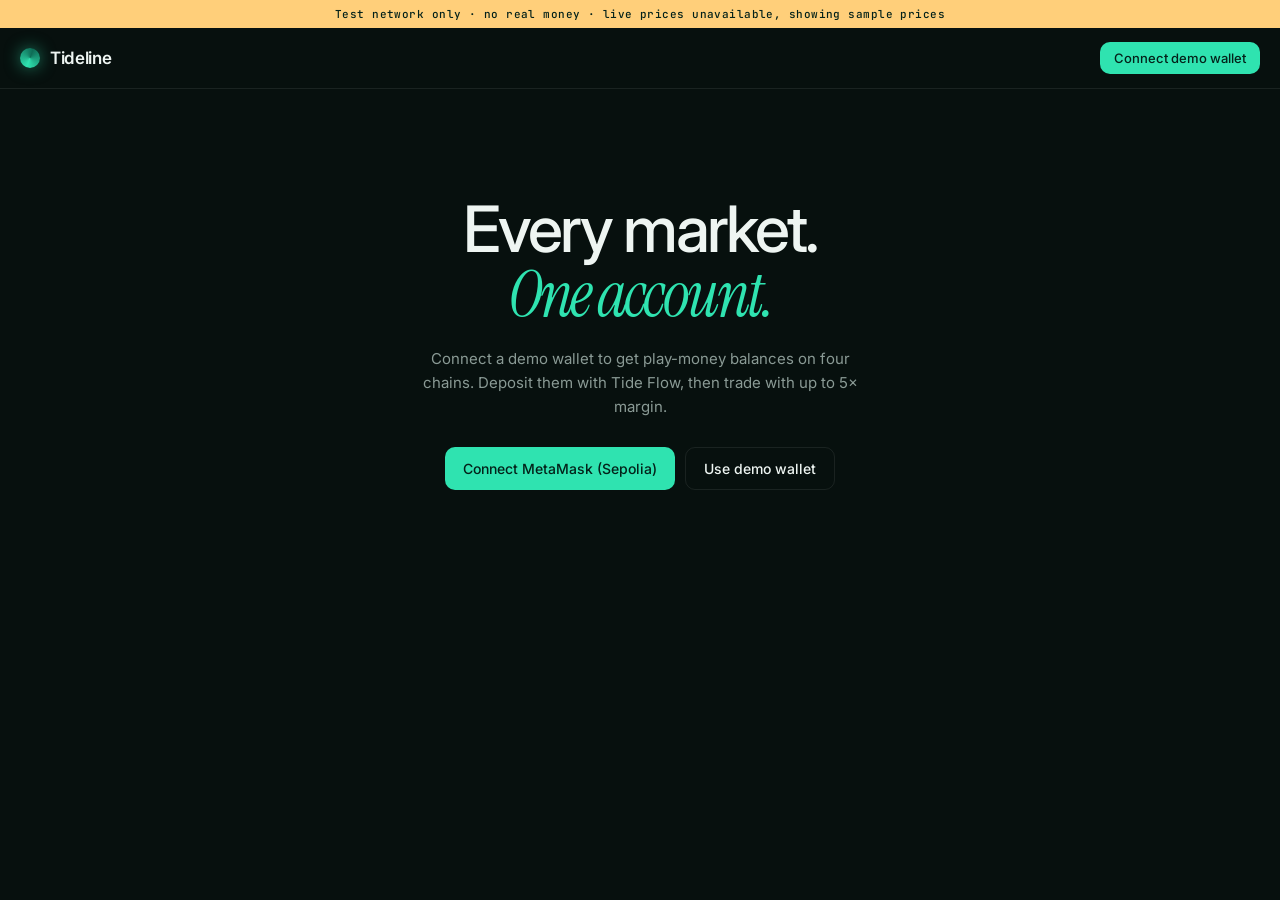
==== tideline/app.html @ fd6c2ca2 "Add Tideline site, demo app and Sepolia contracts Co-Authored-By: Claude Opus 5.5 <noreply@anthropic" ====
<!doctype html>
<html lang="en">
<head>
  <meta charset="utf-8">
  <meta name="viewport" content="width=device-width, initial-scale=1">
  <title>Tideline App — Demo</title>
  <link rel="preconnect" href="https://fonts.googleapis.com">
  <link rel="preconnect" href="https://fonts.gstatic.com" crossorigin>
  <link href="https://fonts.googleapis.com/css2?family=Instrument+Serif:ital@0;1&family=Inter:wght@400;500;600&family=JetBrains+Mono:wght@400;500&display=swap" rel="stylesheet">
  <link rel="stylesheet" href="app.css">
</head>
<body>
  <div class="demo-banner" id="demo-banner">Test network only · no real money · waiting for live prices</div>

  <header class="topbar">
    <a href="index.html" class="logo"><span class="logo-mark"></span>Tideline</a>
    <div class="top-actions">
      <button class="btn btn-ghost btn-sm" id="reset-btn" hidden>Reset demo</button>
      <button class="btn btn-primary btn-sm" id="connect-btn">Connect demo wallet</button>
    </div>
  </header>

  <!-- Shown before a wallet is connected -->
  <section class="gate" id="gate">
    <h1>Every market.<br><em>One account.</em></h1>
    <p>Connect a demo wallet to get play-money balances on four chains. Deposit them with Tide Flow, then trade with up to 5× margin.</p>
    <div class="gate-actions">
      <button class="btn btn-primary" id="gate-metamask">Connect MetaMask (Sepolia)</button>
      <button class="btn btn-ghost" id="gate-connect">Use demo wallet</button>
    </div>
  </section>

  <main class="app" id="app" hidden>
    <!-- Account summary -->
    <section class="panel account">
      <div class="acct-stat"><small>Equity</small><strong id="a-equity">$0.00</strong></div>
      <div class="acct-stat"><small>Unrealized P&amp;L</small><strong id="a-pnl">$0.00</strong></div>
      <div class="acct-stat"><small>Margin in use</small><strong id="a-used">$0.00</strong></div>
      <div class="acct-stat"><small>Buying power</small><strong id="a-power">$0.00</strong></div>
      <div class="acct-health">
        <div class="row"><small>Margin health</small><small id="a-health-label">—</small></div>
        <div class="meter"><span id="a-health"></span></div>
      </div>
      <button class="btn btn-primary" id="deposit-btn">Deposit with Tide Flow</button>
    </section>

    <!-- Real test-network vault -->
    <section class="panel vault" aria-label="TideVault on Sepolia">
      <div class="vault-head">
        <div>
          <h2><i class="vault-dot"></i> TideVault on Sepolia</h2>
          <p class="muted">Real onchain transactions with worthless test tokens. Vault funds count as trading collateral; the trades themselves stay simulated.</p>
        </div>
        <a class="vault-link" id="v-contract" target="_blank" rel="noopener">View contract ↗</a>
      </div>
      <div id="v-body"></div>
      <p class="v-busy" id="v-busy" role="status"></p>
      <p class="t-error" id="v-error"></p>
      <ul class="v-txs" id="v-txs"></ul>
    </section>

    <!-- Markets -->
    <section class="panel markets">
      <h2>Markets</h2>
      <ul id="market-list"></ul>
    </section>

    <!-- Chart -->
    <section class="panel chart-panel">
      <div class="chart-head">
        <div>
          <h2 id="c-name">Bitcoin</h2>
          <div class="c-price"><strong id="c-price">$0</strong><span id="c-change"></span></div>
        </div>
        <div class="range" role="group" aria-label="Chart range">
          <button data-days="1" class="active">24H</button>
          <button data-days="7">7D</button>
          <button data-days="30">30D</button>
        </div>
      </div>
      <div class="chart-wrap">
        <svg id="chart" preserveAspectRatio="none"></svg>
        <div class="chart-tip" id="chart-tip" hidden></div>
        <p class="chart-note" id="chart-note"></p>
      </div>
    </section>

    <!-- Order ticket -->
    <section class="panel ticket">
      <div class="side-toggle" role="group" aria-label="Order side">
        <button class="active long" data-side="1">Long</button>
        <button class="short" data-side="-1">Short</button>
      </div>
      <label class="field">
        <span>Margin (USDC)</span>
        <div class="input-wrap">
          <input type="number" id="t-margin" min="0" step="10" value="100" inputmode="decimal">
          <button type="button" id="t-max">Max</button>
        </div>
      </label>
      <label class="field">
        <span>Leverage <b id="t-lev-label">2×</b></span>
        <input type="range" id="t-lev" min="1" max="5" step="1" value="2">
        <div class="ticks"><span>1×</span><span>2×</span><span>3×</span><span>4×</span><span>5×</span></div>
      </label>
      <dl class="summary">
        <div><dt>Position size</dt><dd id="t-size">$0</dd></div>
        <div><dt>Entry price</dt><dd id="t-entry">$0</dd></div>
        <div><dt>Est. liquidation</dt><dd id="t-liq">$0</dd></div>
        <div><dt>Fee (0.05%)</dt><dd id="t-fee">$0</dd></div>
      </dl>
      <button class="btn btn-primary btn-block" id="t-submit">Long BTC</button>
      <p class="t-error" id="t-error"></p>
    </section>

    <!-- Positions / history -->
    <section class="panel positions">
      <div class="tabs" role="tablist">
        <button class="active" data-tab="open" role="tab">Positions <span id="pos-count">0</span></button>
        <button data-tab="history" role="tab">History</button>
        <button data-tab="wallet" role="tab">Wallet</button>
      </div>
      <div class="tab-body" id="tab-open"></div>
      <div class="tab-body" id="tab-history" hidden></div>
      <div class="tab-body" id="tab-wallet" hidden></div>
    </section>
  </main>

  <!-- Deposit modal -->
  <dialog id="deposit-modal">
    <form method="dialog" class="modal" id="deposit-form">
      <div class="modal-head">
        <h3>Deposit with <em>Tide Flow</em></h3>
        <button value="cancel" class="x" aria-label="Close">×</button>
      </div>
      <div id="dep-pick">
        <p class="muted">Choose what to deposit. It arrives as USDC collateral, with no bridging or gas needed.</p>
        <div class="sources" id="dep-sources"></div>
        <label class="field">
          <span>Amount <b id="dep-avail"></b></span>
          <div class="input-wrap">
            <input type="number" id="dep-amount" min="0" step="any" inputmode="decimal">
            <button type="button" id="dep-max">Max</button>
          </div>
        </label>
        <p class="dep-quote">You receive ≈ <b id="dep-usd">$0.00</b> USDC</p>
        <button type="button" class="btn btn-primary btn-block" id="dep-go">Deposit</button>
        <p class="t-error" id="dep-error"></p>
      </div>
      <div id="dep-progress" hidden>
        <ul class="dep-steps">
          <li>Finding the best route</li>
          <li id="dep-swap-step">Swapping to USDC</li>
          <li>Settling on Base</li>
          <li>Credited to your account</li>
        </ul>
        <button value="done" class="btn btn-primary btn-block" id="dep-done" disabled>Done</button>
      </div>
    </form>
  </dialog>

  <div class="toast" id="toast" role="status" aria-live="polite"></div>

  <script src="config.js"></script>
  <script src="prices.js"></script>
  <script src="onchain.js"></script>
  <script src="app.js"></script>
</body>
</html>
---- tideline/app.css ----
:root {
  --bg: #07100e;
  --bg-2: #0c1916;
  --panel: #0b1513;
  --line: rgba(255, 255, 255, 0.08);
  --ink: #eef5f2;
  --muted: #8a9a95;
  --accent: #2fe3b0;
  --accent-ink: #04221a;
  --up: #2fe3b0;
  --down: #ff6b6b;
  --warn: #ffcf7a;
  --serif: "Instrument Serif", Georgia, serif;
  --sans: "Inter", system-ui, sans-serif;
  --mono: "JetBrains Mono", ui-monospace, monospace;
}

* { box-sizing: border-box; margin: 0; padding: 0; }
body { background: var(--bg); color: var(--ink); font-family: var(--sans); font-size: 14px; -webkit-font-smoothing: antialiased; min-height: 100vh; }
a { color: inherit; text-decoration: none; }
button { font: inherit; color: inherit; cursor: pointer; background: none; border: 0; }
em { font-family: var(--serif); font-style: italic; font-weight: 400; color: var(--accent); }
[hidden] { display: none !important; }
.up { color: var(--up); }
.down { color: var(--down); }
.muted { color: var(--muted); }
.num { font-variant-numeric: tabular-nums; }

.demo-banner { text-align: center; padding: 7px 16px; font: 500 11px var(--mono); letter-spacing: 0.04em; color: var(--accent-ink); background: var(--warn); }

/* Top bar */
.topbar { display: flex; align-items: center; justify-content: space-between; gap: 12px; padding: 14px 20px; border-bottom: 1px solid var(--line); }
.logo { display: flex; align-items: center; gap: 10px; font-weight: 600; font-size: 17px; letter-spacing: -0.02em; }
.logo-mark { width: 20px; height: 20px; border-radius: 50%; background: conic-gradient(from 200deg, var(--accent), #0e6b55, var(--accent)); box-shadow: 0 0 16px rgba(47, 227, 176, 0.5); }
.top-actions { display: flex; gap: 8px; align-items: center; }

/* Buttons */
.btn { display: inline-flex; align-items: center; justify-content: center; gap: 8px; padding: 12px 18px; border-radius: 10px; font-weight: 500; transition: transform 0.15s, box-shadow 0.2s, background 0.2s, opacity 0.2s; }
.btn:hover:not(:disabled) { transform: translateY(-1px); }
.btn:disabled { opacity: 0.45; cursor: not-allowed; }
.btn-primary { background: var(--accent); color: var(--accent-ink); }
.btn-primary:hover:not(:disabled) { box-shadow: 0 8px 24px rgba(47, 227, 176, 0.3); }
.btn-ghost { border: 1px solid var(--line); }
.btn-sm { padding: 8px 14px; font-size: 13px; }
.btn-block { width: 100%; }
.btn-danger { background: var(--down); color: #2a0606; }
.addr { font: 500 12px var(--mono); padding: 8px 12px; border-radius: 10px; border: 1px solid var(--line); display: inline-flex; align-items: center; gap: 8px; }
.addr i { width: 7px; height: 7px; border-radius: 50%; background: var(--accent); }

/* Gate */
.gate { max-width: 560px; margin: 12vh auto 0; padding: 0 16px; text-align: center; }
.gate h1 { font-size: clamp(40px, 7vw, 64px); font-weight: 500; letter-spacing: -0.045em; line-height: 1; }
.gate p { margin: 20px auto 28px; color: var(--muted); font-size: 15px; line-height: 1.6; max-width: 440px; }

/* App grid */
.app {
  display: grid;
  gap: 12px;
  padding: 12px;
  grid-template-columns: 240px minmax(0, 1fr) 300px;
  grid-template-areas:
    "account account account"
    "vault vault vault"
    "markets chart ticket"
    "markets positions ticket";
  max-width: 1500px;
  margin: 0 auto;
}
.panel { background: var(--panel); border: 1px solid var(--line); border-radius: 14px; padding: 16px; min-width: 0; }
.panel h2 { font-size: 13px; font-weight: 500; color: var(--muted); }

/* Account */
.account { grid-area: account; display: flex; align-items: center; gap: 28px; flex-wrap: wrap; }
.acct-stat small, .acct-health small { display: block; font-size: 12px; color: var(--muted); }
.acct-stat strong { display: block; margin-top: 4px; font-size: 20px; font-weight: 500; letter-spacing: -0.02em; font-variant-numeric: tabular-nums; }
.acct-health { flex: 1; min-width: 180px; }
.acct-health .row { display: flex; justify-content: space-between; }
.meter { margin-top: 8px; height: 6px; border-radius: 3px; background: rgba(255, 255, 255, 0.08); overflow: hidden; }
.meter span { display: block; height: 100%; width: 0; border-radius: 3px; background: var(--accent); transition: width 0.6s ease, background 0.3s; }

/* Onchain vault */
.vault { grid-area: vault; border-color: rgba(47, 227, 176, 0.3); }
.vault-head { display: flex; justify-content: space-between; gap: 16px; align-items: flex-start; }
.vault-head h2 { display: flex; align-items: center; gap: 8px; color: var(--ink); font-size: 14px; }
.vault-head p { margin-top: 4px; font-size: 12px; line-height: 1.5; }
.vault-dot { width: 8px; height: 8px; border-radius: 50%; background: var(--accent); box-shadow: 0 0 8px var(--accent); }
.vault-link { flex: none; font-size: 12px; color: var(--accent); }
#v-body { margin-top: 14px; }
.v-row { display: flex; align-items: flex-end; gap: 24px; flex-wrap: wrap; }
.v-stat small { display: block; font-size: 12px; color: var(--muted); }
.v-stat strong { display: block; margin-top: 4px; font-size: 18px; font-weight: 500; font-variant-numeric: tabular-nums; }
.v-actions { display: flex; gap: 8px; align-items: center; flex-wrap: wrap; margin-left: auto; }
.v-actions .input-wrap { width: 150px; }
.v-actions .input-wrap input { padding: 9px 12px; font-size: 14px; }
.v-note { font-size: 13px; color: var(--muted); margin-bottom: 10px; line-height: 1.5; }
.v-note a { color: var(--accent); }
.v-busy { font-size: 13px; color: var(--warn); }
.v-busy:not(:empty) { margin-top: 12px; }
#v-error { text-align: left; min-height: 0; }
#v-error:not(:empty) { margin-top: 10px; }
.v-txs { list-style: none; display: grid; gap: 4px; font-size: 12px; }
.v-txs:not(:empty) { margin-top: 12px; }
.v-txs a { color: var(--accent); font-family: var(--mono); }
.gate-actions { display: flex; gap: 10px; justify-content: center; flex-wrap: wrap; }

/* Markets */
.markets { grid-area: markets; }
.markets ul { list-style: none; margin-top: 10px; display: grid; gap: 2px; }
.mkt { width: 100%; display: grid; grid-template-columns: 1fr auto; gap: 2px 8px; padding: 10px; border-radius: 10px; text-align: left; transition: background 0.15s; }
.mkt:hover { background: rgba(255, 255, 255, 0.04); }
.mkt.active { background: rgba(47, 227, 176, 0.08); box-shadow: inset 2px 0 0 var(--accent); }
.mkt b { font-weight: 600; }
.mkt .name { color: var(--muted); font-size: 12px; }
.mkt .px { text-align: right; font: 500 13px var(--mono); }
.mkt .chg { text-align: right; font: 12px var(--mono); }

/* Chart */
.chart-panel { grid-area: chart; display: flex; flex-direction: column; }
.chart-head { display: flex; justify-content: space-between; align-items: flex-start; gap: 12px; }
.c-price { display: flex; align-items: baseline; gap: 10px; margin-top: 4px; }
.c-price strong { font-size: 28px; font-weight: 500; letter-spacing: -0.03em; font-variant-numeric: tabular-nums; }
.c-price span { font: 13px var(--mono); }
.range { display: flex; gap: 2px; padding: 3px; border: 1px solid var(--line); border-radius: 9px; }
.range button { padding: 5px 10px; border-radius: 6px; font: 500 12px var(--mono); color: var(--muted); }
.range button.active { background: rgba(255, 255, 255, 0.08); color: var(--ink); }
.chart-wrap { position: relative; flex: 1; min-height: 280px; margin-top: 14px; }
#chart { position: absolute; inset: 0; width: 100%; height: 100%; overflow: visible; }
.chart-tip { position: absolute; top: 0; padding: 6px 9px; border-radius: 8px; background: #000; border: 1px solid var(--line); font: 12px var(--mono); pointer-events: none; white-space: nowrap; transform: translateX(-50%); }
.chart-note { position: absolute; right: 0; bottom: -2px; font: 11px var(--mono); color: var(--muted); }

/* Ticket */
.ticket { grid-area: ticket; display: flex; flex-direction: column; gap: 18px; align-self: start; }
.side-toggle { display: grid; grid-template-columns: 1fr 1fr; padding: 4px; border-radius: 10px; background: rgba(255, 255, 255, 0.04); }
.side-toggle button { padding: 10px; border-radius: 7px; font-weight: 500; color: var(--muted); }
.side-toggle .long.active { background: var(--up); color: var(--accent-ink); }
.side-toggle .short.active { background: var(--down); color: #2a0606; }
.field { display: grid; gap: 8px; }
.field > span { display: flex; justify-content: space-between; font-size: 12px; color: var(--muted); }
.field > span b { color: var(--ink); font-weight: 500; }
.input-wrap { display: flex; align-items: center; border: 1px solid var(--line); border-radius: 10px; background: rgba(0, 0, 0, 0.25); }
.input-wrap:focus-within { border-color: rgba(47, 227, 176, 0.5); }
.input-wrap input { flex: 1; min-width: 0; padding: 12px; background: none; border: 0; color: var(--ink); font: 500 15px var(--mono); outline: none; }
.input-wrap button { margin-right: 6px; padding: 5px 9px; border-radius: 6px; font: 500 11px var(--mono); color: var(--accent); background: rgba(47, 227, 176, 0.1); }
input[type=range] { width: 100%; accent-color: var(--accent); }
.ticks { display: flex; justify-content: space-between; font: 11px var(--mono); color: var(--muted); }
.summary { display: grid; gap: 8px; padding: 14px; border-radius: 10px; background: rgba(0, 0, 0, 0.25); }
.summary div { display: flex; justify-content: space-between; font-size: 13px; }
.summary dt { color: var(--muted); }
.summary dd { font: 500 13px var(--mono); }
.ticket .btn-primary.short-mode { background: var(--down); color: #2a0606; }
.t-error { min-height: 16px; font-size: 12px; color: var(--down); text-align: center; }

/* Positions */
.positions { grid-area: positions; }
.tabs { display: flex; gap: 18px; border-bottom: 1px solid var(--line); margin: -4px 0 4px; }
.tabs button { padding: 6px 0 12px; font-weight: 500; color: var(--muted); border-bottom: 2px solid transparent; margin-bottom: -1px; }
.tabs button.active { color: var(--ink); border-color: var(--accent); }
.tabs span { font: 11px var(--mono); padding: 1px 6px; border-radius: 6px; background: rgba(255, 255, 255, 0.08); margin-left: 4px; }
.tab-body { overflow-x: auto; }
table { width: 100%; border-collapse: collapse; font-size: 13px; }
th { text-align: left; font-weight: 400; font-size: 12px; color: var(--muted); padding: 10px 8px; white-space: nowrap; }
td { padding: 10px 8px; border-top: 1px solid var(--line); font-family: var(--mono); font-size: 12.5px; white-space: nowrap; }
td:first-child, th:first-child { padding-left: 0; }
.pill { font: 600 11px var(--sans); padding: 3px 7px; border-radius: 5px; }
.pill.long { background: rgba(47, 227, 176, 0.12); color: var(--up); }
.pill.short { background: rgba(255, 107, 107, 0.12); color: var(--down); }
.close-btn { padding: 5px 10px; border-radius: 6px; border: 1px solid var(--line); font: 500 12px var(--sans); }
.close-btn:hover { border-color: var(--down); color: var(--down); }
.empty { padding: 28px 0; text-align: center; color: var(--muted); }

/* Modal */
dialog { margin: auto; border: 1px solid var(--line); border-radius: 18px; background: var(--bg-2); color: var(--ink); width: min(440px, calc(100vw - 32px)); padding: 0; }
dialog::backdrop { background: rgba(0, 0, 0, 0.65); backdrop-filter: blur(4px); }
.modal { padding: 22px; display: grid; gap: 16px; }
.modal-head { display: flex; justify-content: space-between; align-items: center; }
.modal-head h3 { font-size: 20px; font-weight: 500; letter-spacing: -0.02em; }
.x { font-size: 22px; color: var(--muted); padding: 0 6px; }
#dep-pick { display: grid; gap: 16px; }
.sources { display: grid; grid-template-columns: 1fr 1fr; gap: 8px; }
.src { padding: 12px; border-radius: 12px; border: 1px solid var(--line); text-align: left; transition: border-color 0.15s, background 0.15s; }
.src:hover { border-color: rgba(255, 255, 255, 0.2); }
.src.active { border-color: var(--accent); background: rgba(47, 227, 176, 0.06); }
.src b { display: block; font-weight: 500; }
.src small { display: block; margin-top: 3px; color: var(--muted); font: 12px var(--mono); }
.dep-quote { font-size: 13px; color: var(--muted); }
.dep-quote b { color: var(--ink); font-family: var(--mono); font-weight: 500; }
.dep-steps { list-style: none; display: grid; gap: 14px; padding: 6px 0 4px; }
.dep-steps li { display: flex; align-items: center; gap: 12px; color: var(--muted); transition: color 0.3s; }
.dep-steps li::before { content: ""; flex: none; width: 18px; height: 18px; border-radius: 50%; border: 1.5px solid var(--line); transition: all 0.3s; }
.dep-steps li.busy::before { border-color: var(--accent); border-top-color: transparent; animation: spin 0.8s linear infinite; }
.dep-steps li.on { color: var(--ink); }
.dep-steps li.on::before { background: var(--accent); border-color: var(--accent); box-shadow: inset 0 0 0 4px var(--bg-2); }
@keyframes spin { to { transform: rotate(360deg); } }

/* Toast */
.toast { position: fixed; left: 50%; bottom: 24px; transform: translate(-50%, 20px); padding: 12px 18px; border-radius: 12px; background: var(--ink); color: var(--bg); font-weight: 500; opacity: 0; pointer-events: none; transition: all 0.3s; max-width: calc(100vw - 32px); }
.toast.show { opacity: 1; transform: translate(-50%, 0); }

/* Responsive */
@media (max-width: 1100px) {
  .app {
    grid-template-columns: minmax(0, 1fr) 300px;
    grid-template-areas:
      "account account"
      "vault vault"
      "chart ticket"
      "markets ticket"
      "positions positions";
  }
}
@media (max-width: 760px) {
  .app { grid-template-columns: minmax(0, 1fr); grid-template-areas: "account" "vault" "markets" "chart" "ticket" "positions"; padding: 8px; }
  .v-actions { margin-left: 0; width: 100%; }
  .v-actions .input-wrap { width: 100%; }
  .v-actions .btn { flex: 1; }
  .topbar { padding: 12px 16px; }
  .account { gap: 16px 24px; }
  .acct-stat { flex: 1 1 40%; }
  .account > .btn { width: 100%; }
  .markets ul { display: flex; overflow-x: auto; gap: 6px; padding-bottom: 4px; }
  .mkt { flex: none; width: 150px; border: 1px solid var(--line); }
  .chart-wrap { min-height: 220px; }
}
@media (prefers-reduced-motion: reduce) {
  *, *::before, *::after { animation: none !important; transition: none !important; }
}
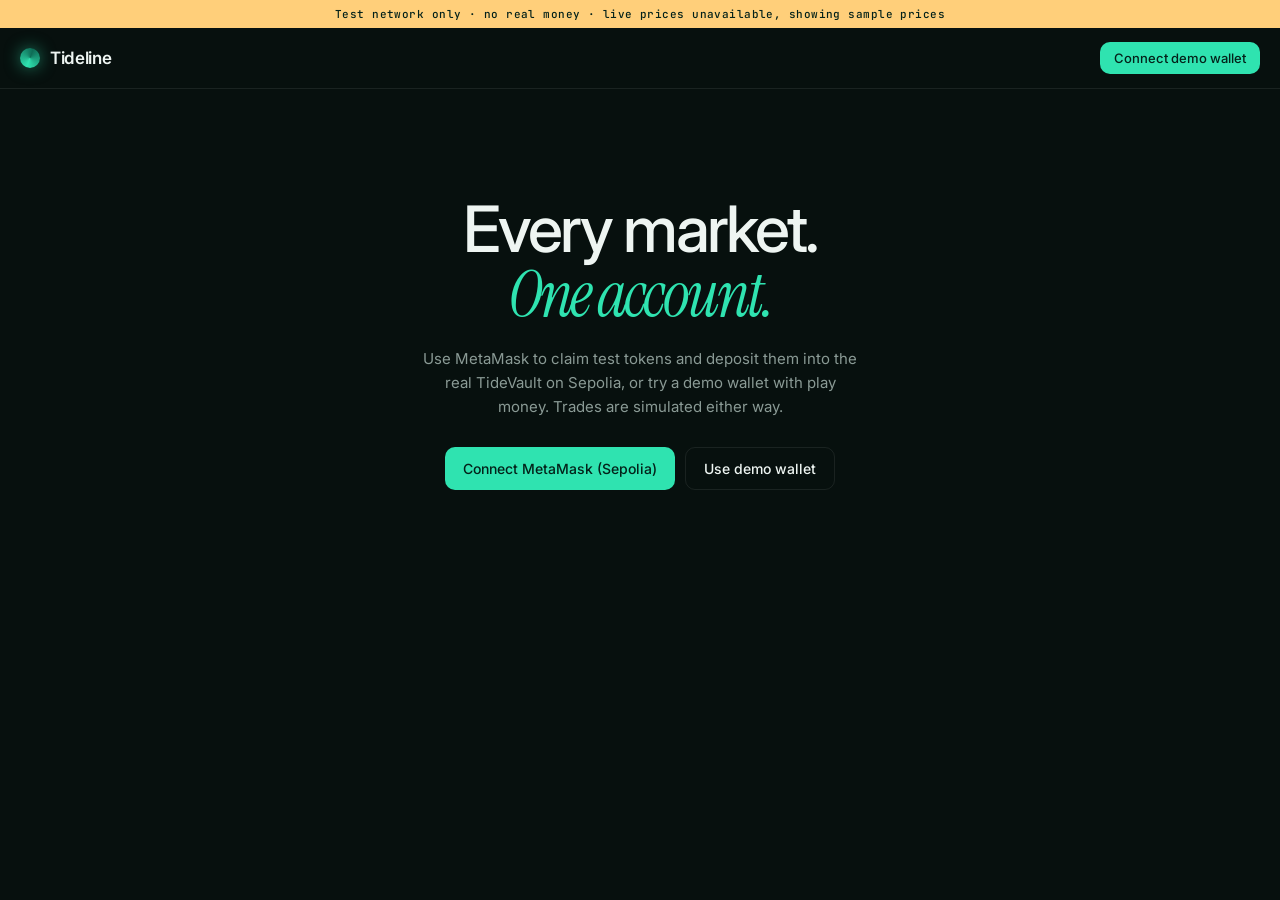
==== commit f4c88dc6: "Show real vault activity and add a new wallet test Replace the static contract list with onchain eve" ====
--- a/tideline/app.html
+++ b/tideline/app.html
@@ -3,7 +3,7 @@
 <head>
   <meta charset="utf-8">
   <meta name="viewport" content="width=device-width, initial-scale=1">
-  <title>Tideline App — Demo</title>
+  <title>Tideline App</title>
   <link rel="preconnect" href="https://fonts.googleapis.com">
   <link rel="preconnect" href="https://fonts.gstatic.com" crossorigin>
   <link href="https://fonts.googleapis.com/css2?family=Instrument+Serif:ital@0;1&family=Inter:wght@400;500;600&family=JetBrains+Mono:wght@400;500&display=swap" rel="stylesheet">
@@ -23,7 +23,7 @@
   <!-- Shown before a wallet is connected -->
   <section class="gate" id="gate">
     <h1>Every market.<br><em>One account.</em></h1>
-    <p>Connect a demo wallet to get play-money balances on four chains. Deposit them with Tide Flow, then trade with up to 5× margin.</p>
+    <p>Use MetaMask to claim test tokens and deposit them into the real TideVault on Sepolia, or try a demo wallet with play money. Trades are simulated either way.</p>
     <div class="gate-actions">
       <button class="btn btn-primary" id="gate-metamask">Connect MetaMask (Sepolia)</button>
       <button class="btn btn-ghost" id="gate-connect">Use demo wallet</button>
